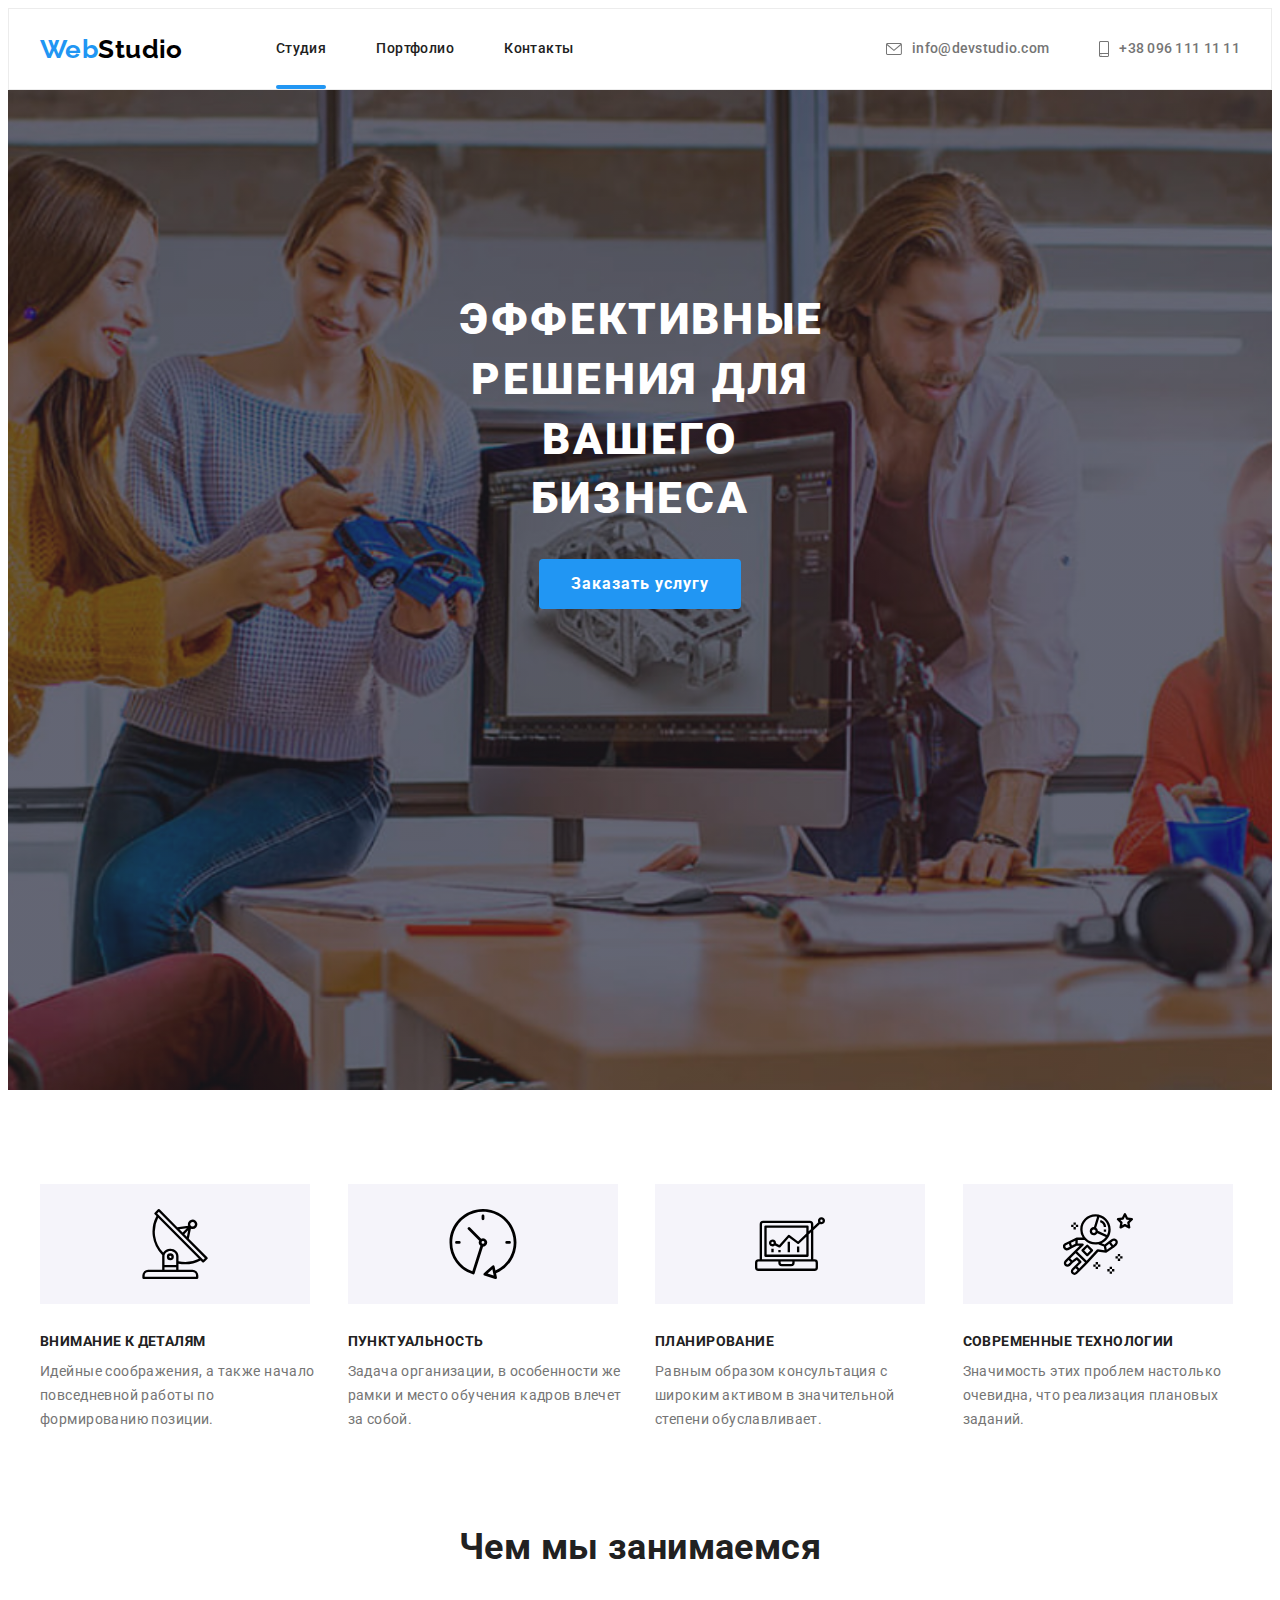
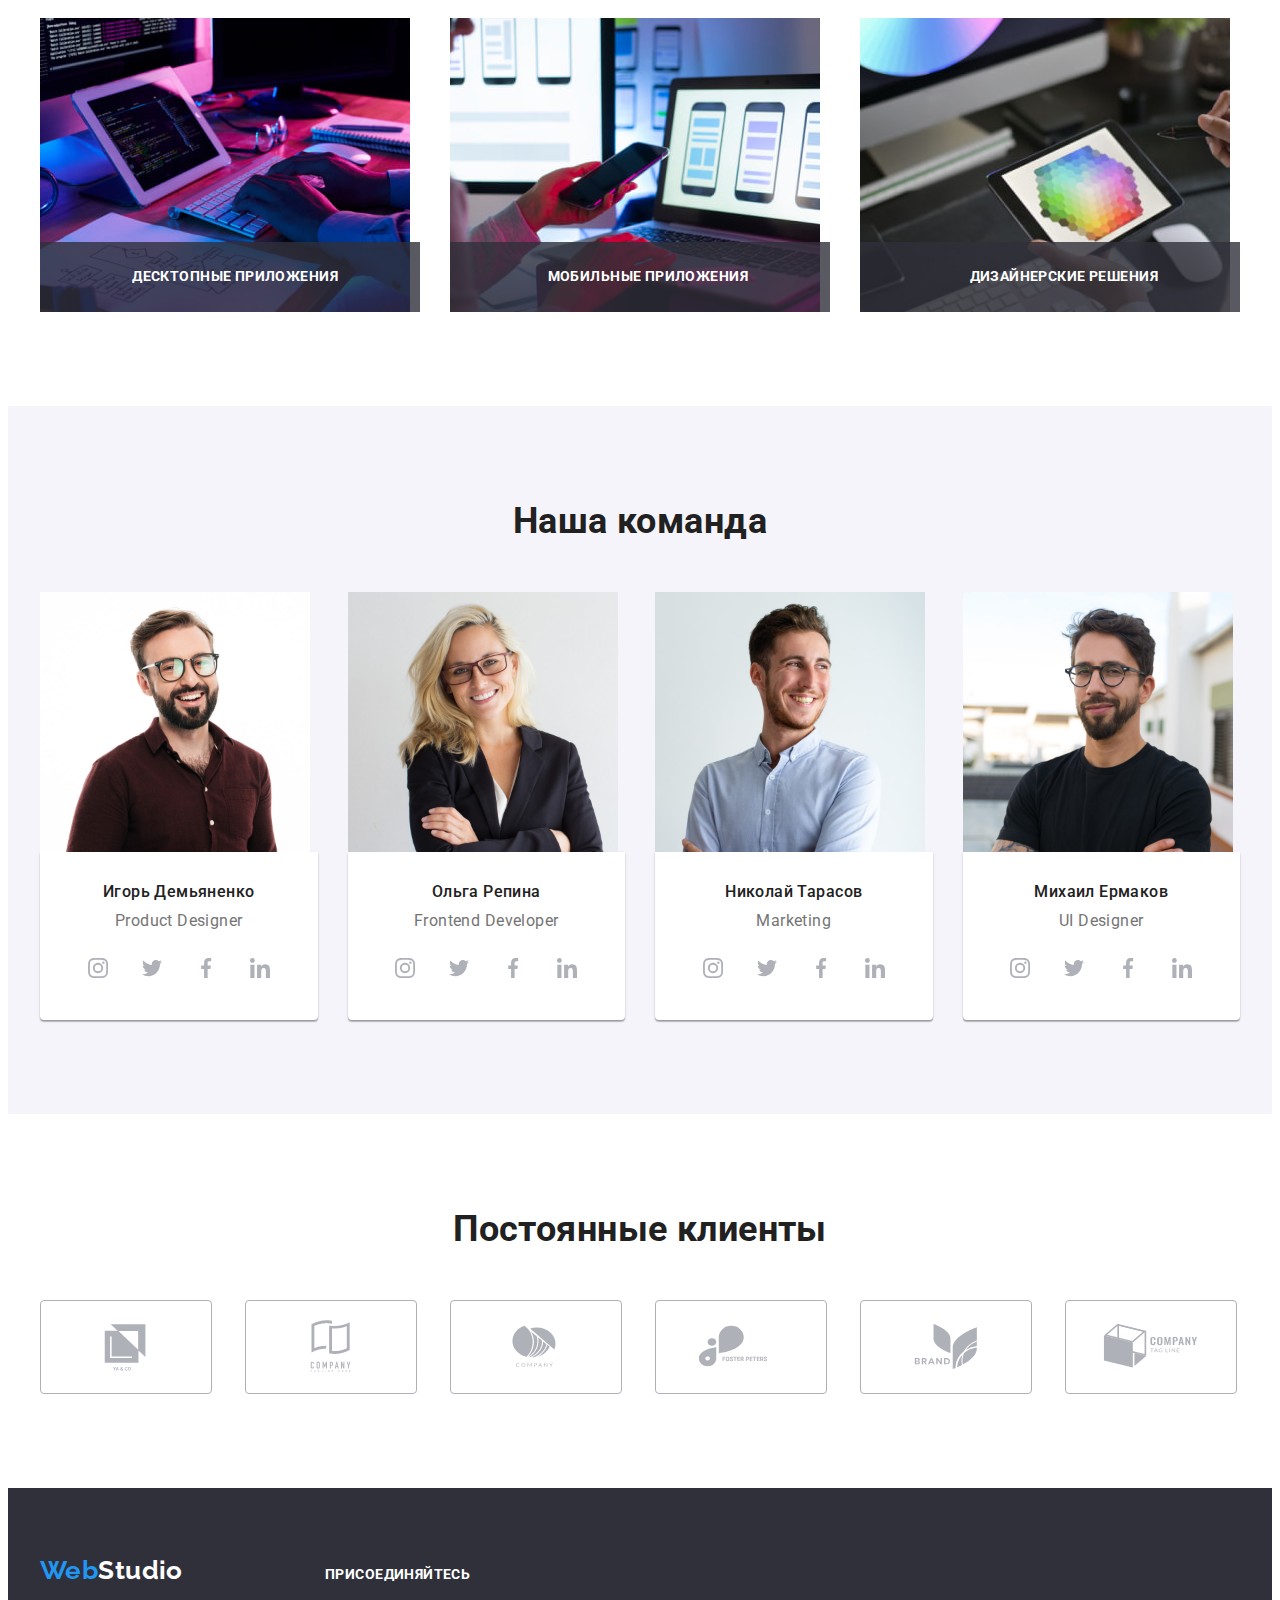
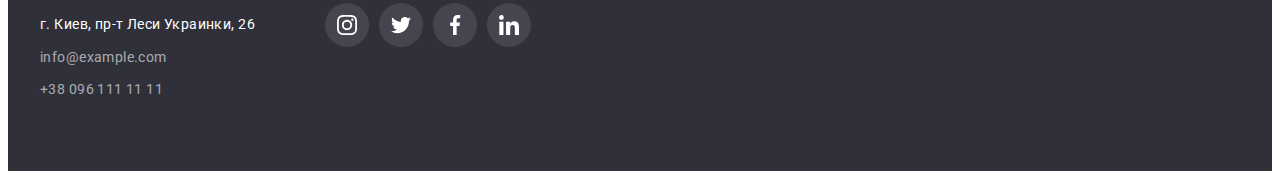
==== index.html @ 394c17fc "Initial commit" ====
<!DOCTYPE html>
<html lang="ru">
 <head>
   <meta charset="UTF-8">
   <meta http-equiv="X-UA-Compatible" content="IE=edge">
   <meta name="viewport" content="width=device-width, initial-scale=1.0">
   <title>Главная страница студии</title>
   <!--Projects fonts-->
   <link rel="preconnect" href="https://fonts.googleapis.com">
   <link rel="preconnect" href="https://fonts.gstatic.com" crossorigin>
   <link href="https://fonts.googleapis.com/css2?family=Raleway:wght@700&family=Roboto:wght@400;500;700;900&display=swap"
    rel="stylesheet">
    <!--Normalize-->
    <link rel="stylesheet" href="https://cdnjs.cloudflare.com/ajax/libs/modern-normalize/1.1.0/modern-normalize.min.css"
        integrity="sha512-wpPYUAdjBVSE4KJnH1VR1HeZfpl1ub8YT/NKx4PuQ5NmX2tKuGu6U/JRp5y+Y8XG2tV+wKQpNHVUX03MfMFn9Q=="
        crossorigin="anonymous" referrerpolicy="no-referrer" />
   <!--Custom styles-->
   <link rel="stylesheet" href="./css/styles.css">
 </head>
<body>
    <!--Шапка сайта-->
    <header class="header">
        <div class="container">
            <a class="logo" href="./index.html" lang="en"><span class="accent">Web</span>Studio</a>
        <nav class="nav">
            <ul class="list">
                <li class="item"> <a class="link current" href="#">Студия</a></li>
                <li class="item"> <a class="link" href="./portfolio.html">Портфолио</a></li>
                <li class="item"> <a class="link" href="#">Контакты</a></li>
            </ul>
        </nav>
        <div class="contact">
            <ul class="list">
                <li class="item"><a class="link current" href="mailto:info@devstudio.com"><svg class="icon" width="16" height="12">
                    <use href="./images/sprite.svg#envelope"></use>
                </svg>info@devstudio.com</a></li>
                <li class="item"><a class="link" href="tel:+380961111111 "><svg class="icon" width="10" height="16">
                    <use href="./images/sprite.svg#smartphone"></use>
                </svg>+38 096 111 11 11</a>
                </li>
            </ul>
        </div>
    </div>
        
    </header>
   
    <main>

    <!--Герой-->

<section class="hero">
<div class="hero-container">
    <h1 class="title">Эффективные решения для вашего бизнеса</h1>
    <button class="hero-btn btn" type="button" data-modal-open>Заказать услугу</button>
    <div class="backdrop is-hidden" data-modal>
        <div class="modal-wrapper">
            <button class="modal-btn" data-modal-close>
            <svg xmlns="http://www.w3.org/2000/svg" viewBox="0 0 320 512" width="20px" height="20px">
            <path d="M310.6 361.4c12.5 12.5 12.5 32.75 0 45.25C304.4 412.9 296.2 416 288 
                416s-16.38-3.125-22.62-9.375L160 301.3L54.63 406.6C48.38 412.9 40.19 416 32 416S15.63 
                412.9 9.375 406.6c-12.5-12.5-12.5-32.75 0-45.25l105.4-105.4L9.375 150.6c-12.5-12.5-12.5-32.75 
                0-45.25s32.75-12.5 45.25 0L160 210.8l105.4-105.4c12.5-12.5 32.75-12.5 45.25 0s12.5 32.75
                 0 45.25l-105.4 105.4L310.6 361.4z"/>
            </svg>
            </button>
        </div>
    </div>
</div>
</section>

        <!--Наши преимущества-->

<section class="feature section">
<div class="container">
    <h2 class="visually-hidden">Наши преимущества</h2>
    <ul class="list">
    <li class="item">
        <div class="picture">
        <svg class="feature-icon" width="70" height="70">
            <use href="images/sprite.svg#antenna"></use>
        </svg>
    </div>
        <h3 class="title">Внимание к деталям</h3>
        <p>Идейные соображения, а также начало повседневной работы по формированию позиции.</p>
    </li>

    <li class="item">
        <div class="picture">
            <svg class="feature-icon" width="70" height="70">
                <use href="images/sprite.svg#clock"></use>
            </svg>
        </div>
        <h3 class="title">Пунктуальность</h3>
        <p>Задача организации, в особенности же рамки и место обучения кадров влечет за собой.</p>
    </li>
    <li class="item">
        <div class="picture">
            <svg class="feature-icon" width="70" height="70">
                <use href="images/sprite.svg#diagram"></use>
            </svg>
        </div>
        <h3 class="title">Планирование</h3>
        <p>Равным образом консультация с широким активом в значительной степени обуславливает.</p>
    </li>
    <li class="item">
        <div class="picture">
            <svg class="feature-icon" width="70" height="70">
                <use href="images/sprite.svg#astronaut"></use>
            </svg>
        </div>
        <h3 class="title">Современные технологии</h3>
        <p>Значимость этих проблем настолько очевидна, что реализация плановых заданий.</p>
    </li>
    </ul>
</div>
</section>

<!--Галлерея деятельности-->

<section class="gallery section">
    <div class="container">
          <h2 class="section-title">Чем мы занимаемся</h2>
          <ul class="list">
    <li class="gallery-item">
        <a><img src="./images/gallery/box-1.jpg" alt="Картинка программист" width="370" height="294">
        </a> 
       <p class="gallery-paragraph">Десктопные приложения</p>
    </li>
    <li class="gallery-item" >
        <img src="./images/gallery/box-2.jpg" alt="Телефоны на мониторе" width="370" height="294">
    <p class="gallery-paragraph">Мобильные приложения</p>
    </li>
    <li class="gallery-item">
        <img src="./images/gallery/box-3.jpg" alt="Ячейки" width="370" height="294">
        <p class="gallery-paragraph">Дизайнерские решения</p>
    </li>

</ul>
    </div>
   
</section>

<!--Наша команда-->

<section class="team section">
    <div class="container">
        <h2 class="section-title">Наша команда</h2>
    <ul class="team-list list">
        <li class="item">
        <img src="./images/team/member-1.jpg" alt="Игорь Демьяненко" width="270" height="260">
    <div class="member">
        <h3 class="title">Игорь Демьяненко</h3>
        <p class="text" lang="en">Product Designer</p>
    <ul class="socials list">
    <li class="socials-item">
       <a class="socials-link link" href="" target="_blank" rel="noopener noreferrer" aria-label="иконка Instagram">
       <svg class="socials-icon" width="20" height="20">
       <use href="images/sprite.svg#instagram"></use>
       </svg>
       </a>
    </li>
    <li class="socials-item">
                    <a class="socials-link link" href="" target="_blank" rel="noopener noreferrer" aria-label="иконка Twitter">
                        <svg class="socials-icon" width="20" height="20">
                            <use href="./images/sprite.svg#twitter"></use>
                        </svg>
                    </a>
                </li>
                <li class="socials-item">
                    <a class="socials-link link" href="" target="_blank" rel="noopener noreferrer" aria-label="иконка Facebook">
                        <svg class="socials-icon" width="20" height="20">
                            <use href="./images/sprite.svg#facebook"></use>
                        </svg>
                    </a>
                </li>
                <li class="socials-item">
                    <a class="socials-link link" href="" target="_blank" rel="noopener noreferrer" aria-label="иконка Linkedin">
                        <svg class="socials-icon" width="20" height="20">
                            <use href="./images/sprite.svg#linkedin"></use>
                        </svg>
                    </a>
                </li>
            </ul>
        </div>
    </li>
    <li class="item">
        <img src="./images/team/member-2.jpg" alt="Ольга Репина" width="270" height="260">
        <div class="member">
            <h3 class="title">Ольга Репина</h3>
            <p class="text" lang="en">Frontend Developer</p>
                    <ul class="socials list">
                        <li class="socials-item">
                            <a class="socials-link link" href="" target="_blank" rel="noopener noreferrer" aria-label="иконка Instagram">
                                <svg class="socials-icon" width="20" height="20">
                                    <use href="images/sprite.svg#instagram"></use>
                                </svg>
                            </a>
                        </li>
                        <li class="socials-item">
                            <a class="socials-link link" href="" target="_blank" rel="noopener noreferrer" aria-label="иконка Twitter">
                                <svg class="socials-icon" width="20" height="20">
                                    <use href="./images/sprite.svg#twitter"></use>
                                </svg>
                            </a>
                        </li>
                        <li class="socials-item">
                            <a class="socials-link link" href="" target="_blank" rel="noopener noreferrer" aria-label="иконка Facebook">
                                <svg class="socials-icon" width="20" height="20">
                                    <use href="./images/sprite.svg#facebook"></use>
                                </svg>
                            </a>
                        </li>
                        <li class="socials-item">
                            <a class="socials-link link" href="" target="_blank" rel="noopener noreferrer" aria-label="иконка Linkedin">
                                <svg class="socials-icon" width="20" height="20">
                                    <use href="./images/sprite.svg#linkedin"></use>
                                </svg>
                            </a>
                        </li>
                    </ul>
        </div>
    </li>
    <li class="item" >
        <img src="./images/team/member-3.jpg" alt="Николай Тарасов" width="270" height="260">
        <div class="member">
            <h3 class="title">Николай Тарасов</h3>
            <p class="text" lang="en">Marketing</p>
                    <ul class="socials list">
                        <li class="socials-item">
                            <a class="socials-link link" href="" target="_blank" rel="noopener noreferrer" aria-label="иконка Instagram">
                                <svg class="socials-icon" width="20" height="20">
                                    <use href="images/sprite.svg#instagram"></use>
                                </svg>
                            </a>
                        </li>
                        <li class="socials-item">
                            <a class="socials-link link" href="" target="_blank" rel="noopener noreferrer" aria-label="иконка Twitter">
                                <svg class="socials-icon" width="20" height="20">
                                    <use href="./images/sprite.svg#twitter"></use>
                                </svg>
                            </a>
                        </li>
                        <li class="socials-item">
                            <a class="socials-link link" href="" target="_blank" rel="noopener noreferrer" aria-label="иконка Facebook">
                                <svg class="socials-icon" width="20" height="20">
                                    <use href="./images/sprite.svg#facebook"></use>
                                </svg>
                            </a>
                        </li>
                        <li class="socials-item">
                            <a class="socials-link link" href="" target="_blank" rel="noopener noreferrer" aria-label="иконка Linkedin">
                                <svg class="socials-icon" width="20" height="20">
                                    <use href="./images/sprite.svg#linkedin"></use>
                                </svg>
                            </a>
                        </li>
                    </ul>
        </div>
    </li>
    <li class="item">
        <img src="./images/team/member-4.jpg" alt="Михаил Ермаков" width="270" height="260">
        <div class="member">
            <h3 class="title">Михаил Ермаков</h3>
            <p class="text" lang="en">UI Designer</p>
                    <ul class="socials list">
                        <li class="socials-item">
                            <a class="socials-link link" href="" target="_blank" rel="noopener noreferrer" aria-label="иконка Instagram">
                                <svg class="socials-icon" width="20" height="20">
                                    <use href="images/sprite.svg#instagram"></use>
                                </svg>
                            </a>
                        </li>
                        <li class="socials-item">
                            <a class="socials-link link" href="" target="_blank" rel="noopener noreferrer" aria-label="иконка Twitter">
                                <svg class="socials-icon" width="20" height="20">
                                    <use href="./images/sprite.svg#twitter"></use>
                                </svg>
                            </a>
                        </li>
                        <li class="socials-item">
                            <a class="socials-link link" href="" target="_blank" rel="noopener noreferrer" aria-label="иконка Facebook">
                                <svg class="socials-icon" width="20" height="20">
                                    <use href="./images/sprite.svg#facebook"></use>
                                </svg>
                            </a>
                        </li>
                        <li class="socials-item">
                            <a class="socials-link link" href="" target="_blank" rel="noopener noreferrer" aria-label="иконка Linkedin">
                                <svg class="socials-icon" width="20" height="20">
                                    <use href="./images/sprite.svg#linkedin"></use>
                                </svg>
                            </a>
                        </li>
                    </ul>
        </div>
    </li>
  </ul>
  </div> 
</section>

<section class="section">
    <div class="container">
    <h2 class="section-title">Постоянные клиенты</h2>
    <ul class="clients list">
    <li class="clients-item">
    <a class="clients-link" href="">
    <svg class="clients-icon" width="106" height="60">
    <use href="./images/sprite.svg#logo-1"></use>
    </svg>
    </a>
    </li>

    <li class="clients-item">
        <a class="clients-link" href="">
        <svg class="clients-icon" width="106" height="60">
        <use href="./images/sprite.svg#logo-2"></use>
        </svg>
        </a>
    </li>
       
            <li class="clients-item">
                <a class="clients-link" href="">
                    <svg class="clients-icon" width="106" height="60">
                        <use href="./images/sprite.svg#logo-3"></use>
                    </svg>
                </a>
            </li>
    
                <li class="clients-item">
                <a class="clients-link" href="">
                    <svg class="clients-icon" width="106" height="60">
                        <use href="./images/sprite.svg#logo-4"></use>
                    </svg>
                </a>
            </li>
       
            <li class="clients-item">
                <a class="clients-link" href="">
                    <svg class="clients-icon" width="106" height="60">
                        <use href="./images/sprite.svg#logo-5"></use>
                    </svg>
                </a>
            </li>

            <li class="clients-item">
                <a class="clients-link" href="">
                    <svg class="clients-icon" width="106" height="60">
                        <use href="./images/sprite.svg#logo-6"></use>
                    </svg>
                </a>
            </li>
        </ul>
    </div>
</section>
</main>
    
<!--Подвал-->

<footer class="footer">
<div class="container">
<div class="adres">
    <a class="logo" href="./index.html" lang="en"><span class="logoaccent">Web</span>Studio</a>
    <ul class="list">
    <li class="item"><p class="adres-item">г. Киев, пр-т Леси Украинки, 26</p></li>
    <li class="item"><a class="link" href="mailto:info@example.com">info@example.com</a></li>
    <li class="item"><a class="link" href="tel:+380961111111 ">+38 096 111 11 11</a>
    </ul>
</div>
<div class="social-icon"> 
    <h3 class="title">Присоединяйтесь</h3>  
    <ul class="socials list">
    <li class="socials-item">
    <a class="socials-link link" href="" target="_blank" rel="noopener noreferrer" aria-label="иконка Instagram">
    <svg class="socials-icon" width="20" height="20">
    <use href="images/sprite.svg#instagram"></use>
    </svg>
    </a>
    </li>
            <li class="socials-item">
                <a class="socials-link link" href="" target="_blank" rel="noopener noreferrer" aria-label="иконка Twitter">
                    <svg class="socials-icon" width="20" height="20">
                        <use href="./images/sprite.svg#twitter"></use>
                    </svg>
                </a>
            </li>
            <li class="socials-item">
                <a class="socials-link link" href="" target="_blank" rel="noopener noreferrer" aria-label="иконка Facebook">
                    <svg class="socials-icon" width="20" height="20">
                        <use href="./images/sprite.svg#facebook"></use>
                    </svg>
                </a>
            </li>
            <li class="socials-item">
                <a class="socials-link link" href="" target="_blank" rel="noopener noreferrer" aria-label="иконка Linkedin">
                    <svg class="socials-icon" width="20" height="20">
                        <use href="./images/sprite.svg#linkedin"></use>
                    </svg>
                </a>
            </li>
        </ul>
    </div>
    </div>
</footer>
<script src="./js/modal.js"></script>
</body>
</html>
---- css/styles.css ----
:root {
--card-set-gap: 30px;
--member-shadow: 0px 1px 3px rgba(0, 0, 0, 0.12),
                0px 1px 1px rgba(0, 0, 0, 0.14),
                0px 2px 1px rgba(0, 0, 0, 0.2);
--card-shadow: 0px 1px 1px rgba(0, 0, 0, 0.12), 
                0px 4px 4px rgba(0, 0, 0, 0.06), 
                1px 4px 6px rgba(0, 0, 0, 0.16);
--filter-btn-shadow: 0px 3px 1px rgba(0, 0, 0, 0.1), 
                   0px 1px 2px rgba(0, 0, 0, 0.08), 
                   0px 2px 2px rgba(0, 0, 0, 0.12);
    
    /*font*/
    --main-font: 'Roboto', sans-serif;
    --secondary-font: 'Raleway', sans-serif;

    --header-border-cl: #ECECEC;

    /*text-colors*/
    --secondary-txt-cl: #212121;
    --main-txt-cl: #757575;
    --accent-txt-cl: #FFFF;
    --logo-cl: #000000;
    --accent-cl: #2196F3;
    --transparent-cl:rgba(255, 255, 255, 0.6);
    --icons-cl: #AFB1B8;
    --social-cl: #C4C4C4;

    /*background-colors*/
    --main-bg-cl: #FFFFFF;
    --secondary-bg-cl: #F5F4FA;
    --dark-bg-cl: #2F303A;
    --btn-bg-cl: #188CE8;
    --grey-bg-cl: #E5E5E5;
    --card-border-cl: #EEEEEE;
    --overlay-bg-cl: rgba(33, 150, 243, 0.9);

    /* grid items */
        --items: 4;


    /*animations*/
    --fast-anim: 250ms;
    --timing-function: cubic-bezier(0.4, 0, 0.2, 1);
        
    }

body {
    font-family: var(--main-font);
    font-size: 14px;
    line-height: 1.71;
    letter-spacing: 0.03em;
    color: var(--main-txt-cl);
}

.visually-hidden {
    position: absolute;
    white-space: nowrap;
    width: 1px;
    height: 1px;
    overflow: hidden;
    border: 0;
    padding: 0;
    clip: rect(0 0 0 0);
    clip-path: inset(50%);
    margin: -1px;
}

.container {
    /*outline: 1px solid red;*/
    width: 1200px;
    padding-left: 15px;
    padding-right: 15px;
    margin-left: auto;
    margin-right: auto;
}

h1,
h2,
h3,
h4,
h5,
h6,
p {
    margin: 0;
}


img{
    display: block;
    max-width: 100%;
    height: auto;
}

.section {
           padding-top: 94px;
           padding-bottom: 94px;
}


.link {
    text-decoration: none;
    color: currentColor;
    transition: background-color var(--fast-anim) var(--timing-function),
    color var(--fast-anim) var(--timing-function);
}

.list {
    list-style: none;
    padding: 0;
    margin: 0;
}

.btn {
    font-family: inherit;
    text-align: center;
    align-items: center;
    cursor: pointer;
    color: var(--secondary-txt-cl);
    transition: background-color var(--fast-anim) var(--timing-function),
    color var(--fast-anim) var(--timing-function);
    
}

    /*logo*/

.accent {
    color: var(--accent-cl);
}

/*
============================
| Header section
============================
*/

/*Logo*/

.header {
border: 1px solid var(--header-border-cl);
}
.header .container {
    display: flex;
    align-items: center; 
}

.header .logo,.footer .logo {
    font-family: 'Raleway', sans-serif;
    font-size: 26px;
    font-weight: bold;
    text-decoration: none;
    color: var(--logo-cl);
}

.header .logo {
    margin-right: 93px;
}

    /*Navigation*/

.nav .list{
    display: flex;
    align-items: center;
}

.nav .item{
    margin-right: 50px;

    color: var(--secondary-txt-cl);
    
    font-weight: 500;
    font-size: 14px;
    line-height: 1.14;
    text-decoration: none;
}

.nav .item:last-child {
    margin-right: 0;
}

.nav .link {
    position: relative;
    display: block;
    padding-top: 32px;
    padding-bottom: 32px;
}

.nav .link.current::after{
    position: absolute;
    bottom: 0;
    left: 0;
    content: '';
    display: block;
    width: 100%;
    height: 4px;
    border-radius: 2px;
    background-color: var(--accent-cl);
}

/*Studio header icons*/  

.contact .icon {
    margin-right: 10px;
    fill: currentColor;
}

.header .contact {
    margin-left: auto;   
}

.contact .list{
    display: flex;
    align-items: center;
    
}

.contact .item {
    display: block;
    font-weight: 500;
    font-size: 14px;
    line-height: 1.14;
    letter-spacing: 0.02em;
}

.contact .item:first-child {
    margin-right: 50px;
}

.contact .link {
padding-top: 32px;
padding-bottom: 32px;
display: flex;
align-items: center;
}

.nav .link:hover,
.nav .link:focus,
.contact .link:hover,
.contact .link:focus
 {
color: var(--accent-cl);
}

.nav .link:current,
.contact .link:current {
    color: var(--accent-cl);
}
/*
============================
| Hero section
============================
*/
.hero-container {
    padding-top: 200px;
    padding-bottom: 200px;
    max-width: 1600px;
    height: 600px;
    margin-left: auto;
    margin-right: auto;
    background-color: var(--social-cl);
    background-image: linear-gradient(to right, rgba(47, 48, 58, 0.4), rgba(47, 48, 58, 0.4)), url(../images/geroy-fon.jpg);
    background-repeat: no-repeat;
    background-position: center;
    background-size:cover ;
}

.hero .title { 
    padding-left: 452px;
    padding-right: 452px;
    margin-bottom: 30px;
    font-weight: 900;
    font-size: 44px;
    line-height: 1.36;
    text-align: center;
    color: var(--accent-txt-cl);
    letter-spacing: 0.06em;
    text-transform: uppercase;
}

.hero-btn {
display: block;
margin-top: 0;

margin-right: auto;
margin-left: auto;
padding: 10px 32px;

background-color: var(--accent-cl);
font-weight: 700;
font-size: 16px;
line-height: 1.88;
letter-spacing: 0.06em;
color: var(--accent-txt-cl);
border: 1px solid var(--btn-bg);
border-radius: 4px;
}

.hero-btn:hover,
.hero-btn:focus {
    color: var(--accent-txt-cl);
    background-color: var(--btn-bg-cl);
}

/**
  |============================
  | modal form
  |============================
*/
.backdrop{
    position: fixed;
    top: 0;
    left: 0;
    width: 100%;
    height: 100%;
    background-color: rgba(0, 0, 0, 0.3);
    transition: opacity var(--fast-anim), visibility var(--fast-anim);
}

.backdrop.is-hidden {
    opacity: 0;
    visibility: hidden;
    pointer-events: none;
}

.modal-wrapper{
    position: absolute;
    top: 50%;
    left: 50%;
    transform: translate(-50%,-50%);
    width: 528px;
    height: 581px;
    background-color: var(--main-bg-cl);
    transition: transform 300ms ease-in-out 200ms, opacity 300ms ease-in-out 200ms;
     
}

/* початковий стан елемента перед анімацією */
.backdrop.is-hidden .modal-wrapper {
    transform: translate(-50%, -50%) scale(0.4);
    opacity: 0;
}

/* кінцевий стан елемента після анімації */
.backdrop .modal-wrapper {
    transform: translate(-50%, -50%) scale(1);
    opacity: 1;
}

.modal-btn{
    position: absolute;
    padding: 0;
    display: flex;
    align-items: center;
    justify-content: center;
    top: 10px;
    right: 10px;
    width: 30px;
    height: 30px;
    border-radius: 50%;
    border:1px solid rgba(0, 0, 0, 0.1);
    cursor: pointer;
    background-color: transparent;
}

/*
============================
| Feature section
============================
*/

.feature .list {
    display: flex; 
    flex-wrap: wrap;
    gap: var(--card-set-gap);
  }

.feature .item {
    flex-basis: calc((100% - var(--card-set-gap) * (var(--items) - 1)) / var(--items));
}

.picture {
    background-color: var(--secondary-bg-cl);
    width: 270px;
    height: 120px;
    display: flex;
    align-items: center;
    justify-content: center;
    margin-bottom: 30px;
}

.feature .title {
margin-bottom: 10px;
color: var(--secondary-txt-cl);
font-weight: 700;
font-size: 14px;
line-height: 1.14;
text-transform: uppercase;
}

.feature p {
text-align: left;
}

/*
============================
| Gallery work section
============================
*/

.gallery {
    padding-top: 0;
}

.section-title {
    margin-bottom: 50px;
    font-weight: 700;
    font-size: 36px;
    line-height: 1.17;
    text-align: center;
    color: var(--secondary-txt-cl);
}

.gallery .list{
    display: flex;
    flex-wrap: wrap;
    gap: var(--card-set-gap);
}

.gallery-item {
    position: relative;
    overflow: hidden;
    --items:3;
    flex-basis: calc((100% - var(--card-set-gap) * (var(--items) - 1)) / var(--items));
}

.gallery-item::before {
position: absolute;
bottom: 0;
right: 0;
content: '';
display: flex;
align-items: center;
justify-content: center;
width: 100%;
height:70px;
background-color: rgba(47, 48, 58, 0.8);
}


.gallery-paragraph {
    position: absolute;
    bottom: 0;
    right: 0;
    padding-top: 27px;
    padding-bottom: 27px;
    padding-right: 82px;
    text-transform: uppercase;
    font-weight: 700;
    line-height: 1.14;
   
    color: var(--main-bg-cl);
}
   
/*
============================
| Team section
============================
*/

.team {
background-color: var(--secondary-bg-cl);
}

.team-list {
padding: 0;
margin: 0;
display: flex;
flex-wrap: wrap;
gap: var(--card-set-gap);
}

.team .item {
flex-basis: calc((100% - var(--card-set-gap) * (var(--items) - 1)) / var(--items));
}

.member .title {
margin-top: 30px;
margin-bottom: 10px;
color: var(--secondary-txt-cl);
font-weight: 500;
font-size: 16px;
line-height: 1.19;
text-align: center;
}

.member .text {
text-align: center;
font-size: 16px;
line-height: 1.19;
margin-bottom: 16px;
}

.team .member {
    background-color: var(--main-bg-cl);
    box-shadow: var(--member-shadow);
    border-radius: 0px 0px 4px 4px;
    overflow: hidden;
}

/* Social icons */

.socials {
    display: flex;
    justify-content: center;
    align-items: center;
    margin-bottom: 30px;
}

.socials-item:not(:last-child) {
    margin-right: 10px;
}

.socials-link {
    display: flex;
    align-items: center;
    justify-content: center;
    width: 44px;
    height: 44px;
    background-color: var(--main-bg-cl);
    color: var(--icons-cl);
    border-radius: 50%;
}

.socials-link:hover,
.socials-link:focus {
    color: var(--main-bg-cl);
    background-color: var(--accent-cl);
}

.socials-icon {
    fill: currentColor;
}

/* Clients icons */

.clients {
    
    padding: 0;
    display: flex;
    flex-wrap: wrap;
    gap: var(--card-set-gap);
}

.clients-item {
    --items: 6;
    flex-basis: calc((100% - var(--card-set-gap) * (var(--items) - 1)) / var(--items));
    
}

.clients-link {
    display: flex;
    align-items: center;
    justify-content: center;
    width: 170px;
    height: 92px;
    border: 1px solid var(--icons-cl);
    border-radius: 4px;
    transition: border-color var(--fast-anim) var(--timing-function);
    
}
   
.clients-link:hover {
    border-color: var(--accent-cl);
}

.clients-icon {
   fill: var(--icons-cl);
   transition: fill var(--fast-anim) var(--timing-function);
}


.clients-link:hover .clients-icon,
.clients-link:focus .clients-icon
{
    fill: var(--accent-cl);
}

/*============================
| Portfolio page
============================
*/

/*Portfolio filter button*/

.filter{
    list-style: none;
    margin: 0;
    margin-bottom: 50px;
    padding: 0;
    display: flex;
    align-items: center;
    justify-content: center;
}

.filter .item {
margin-right: 8px;
}

.filter .item:last-child {
    margin-right: 0;}

.filter .item:hover,
.filter .item:focus {
    box-shadow: var(--filter-btn-shadow);
}

.filter .btn {
    padding: 6px 22px;
    border: none;
    border-radius: 4px;
    background-color: var(--secondary-bg-cl);
    font-weight: 500;
    font-size: 16px;
    line-height: 1.62;
    font-family: 'Roboto';
    font-style: normal;
    font-weight: 500;
    font-size: 16px;
    line-height: 26px;
    text-align: center;
    letter-spacing: 0.03em;
    color: #212121;
}

.filter .btn:hover,
.filter .btn:focus {
    color: var(--accent-txt-cl);
    background-color: var(--accent-cl);
}

    /*Ourwork*/


.work {
    padding: 0;
    margin: 0;
    list-style: none;
        display: flex;
    flex-wrap: wrap;
    gap: var(--card-set-gap);
}

.work.item {
    --items: 9;
    flex-basis: calc((100% - var(--card-set-gap) * (var(--items) - 1)) / var(--items));
}

.project-thumb {
    position: relative;
    overflow: hidden;
}

.project-overlay {
    position: absolute;
    top: 0;
    left: 0;
    width: 100%;
    height: 100%;
    background: var(--overlay-bg-cl);
    transform: translateY(100%);
    transition: transform var(--fast-anim) var(--timing-function);
}

.project:hover .project-overlay{
    transform: translateY(0);
}

.project-text {
position: absolute;
bottom: 0;
padding: 63px 24px;
width: 100%;
height: 100%;
font-weight: 400;
font-size: 18px;
line-height: 1.56;
color: var(--main-bg-cl);
}

.work .item:hover,
.work .item:focus {
box-shadow: var(--card-shadow);
}

.card {
    padding: 20px 24px;
    border: 1px solid var(--card-border-cl);
}

.card .title {
    margin-bottom: 4px;

    color: var(--secondary-txt-cl);
    font-weight: 700;
    font-size: 18px;
    line-height: 2;
    letter-spacing: 0.06em;
}

.card .text {
    font-size: 16px;
    line-height:1.88;
}

/*
============================
| Footer section
============================
*/

.footer{
    background-color: var(--dark-bg-cl);
    color: var(--accent-txt-cl);
    padding-top: 60px;
    padding-bottom: 60px;
}

.footer .container{
    display: flex;
    justify-content: flex-start;
    align-items: baseline;
}

.adres .list{
margin-top: 20px;
}

.footer .logo {
color: var(--accent-txt-cl);
}

.logoaccent{
color: var(--accent-cl)
}

.adres-item {
    color: var(--main-bg-cl);
    margin-bottom: 9px;
    transition: color var(--fast-anim) var(--timing-function);
}
.adres .item {
margin-bottom: 9px;
color: var(--transparent-cl);
}

.footer .item:hover,
.footer .item:focus {
    color: var(--accent-cl);
}

.adres-item:hover,
.adres-item:focus {
    color: var(--accent-cl);
}

.social-icon{
 margin-left: 70px;   
}

.social-icon .title{

    margin-bottom: 20px;
    text-align: left;
    text-transform: uppercase;
    font-weight: 700;
    font-size: 14px;
    line-height: 1.14;
}

.social-icon .link {
    background-color: rgba(255, 255, 255, 0.1);
    color: var(--main-bg-cl);
}

.social-icon .link:hover,
.social-icon .link:focus {
    background-color: var(--accent-cl);
}
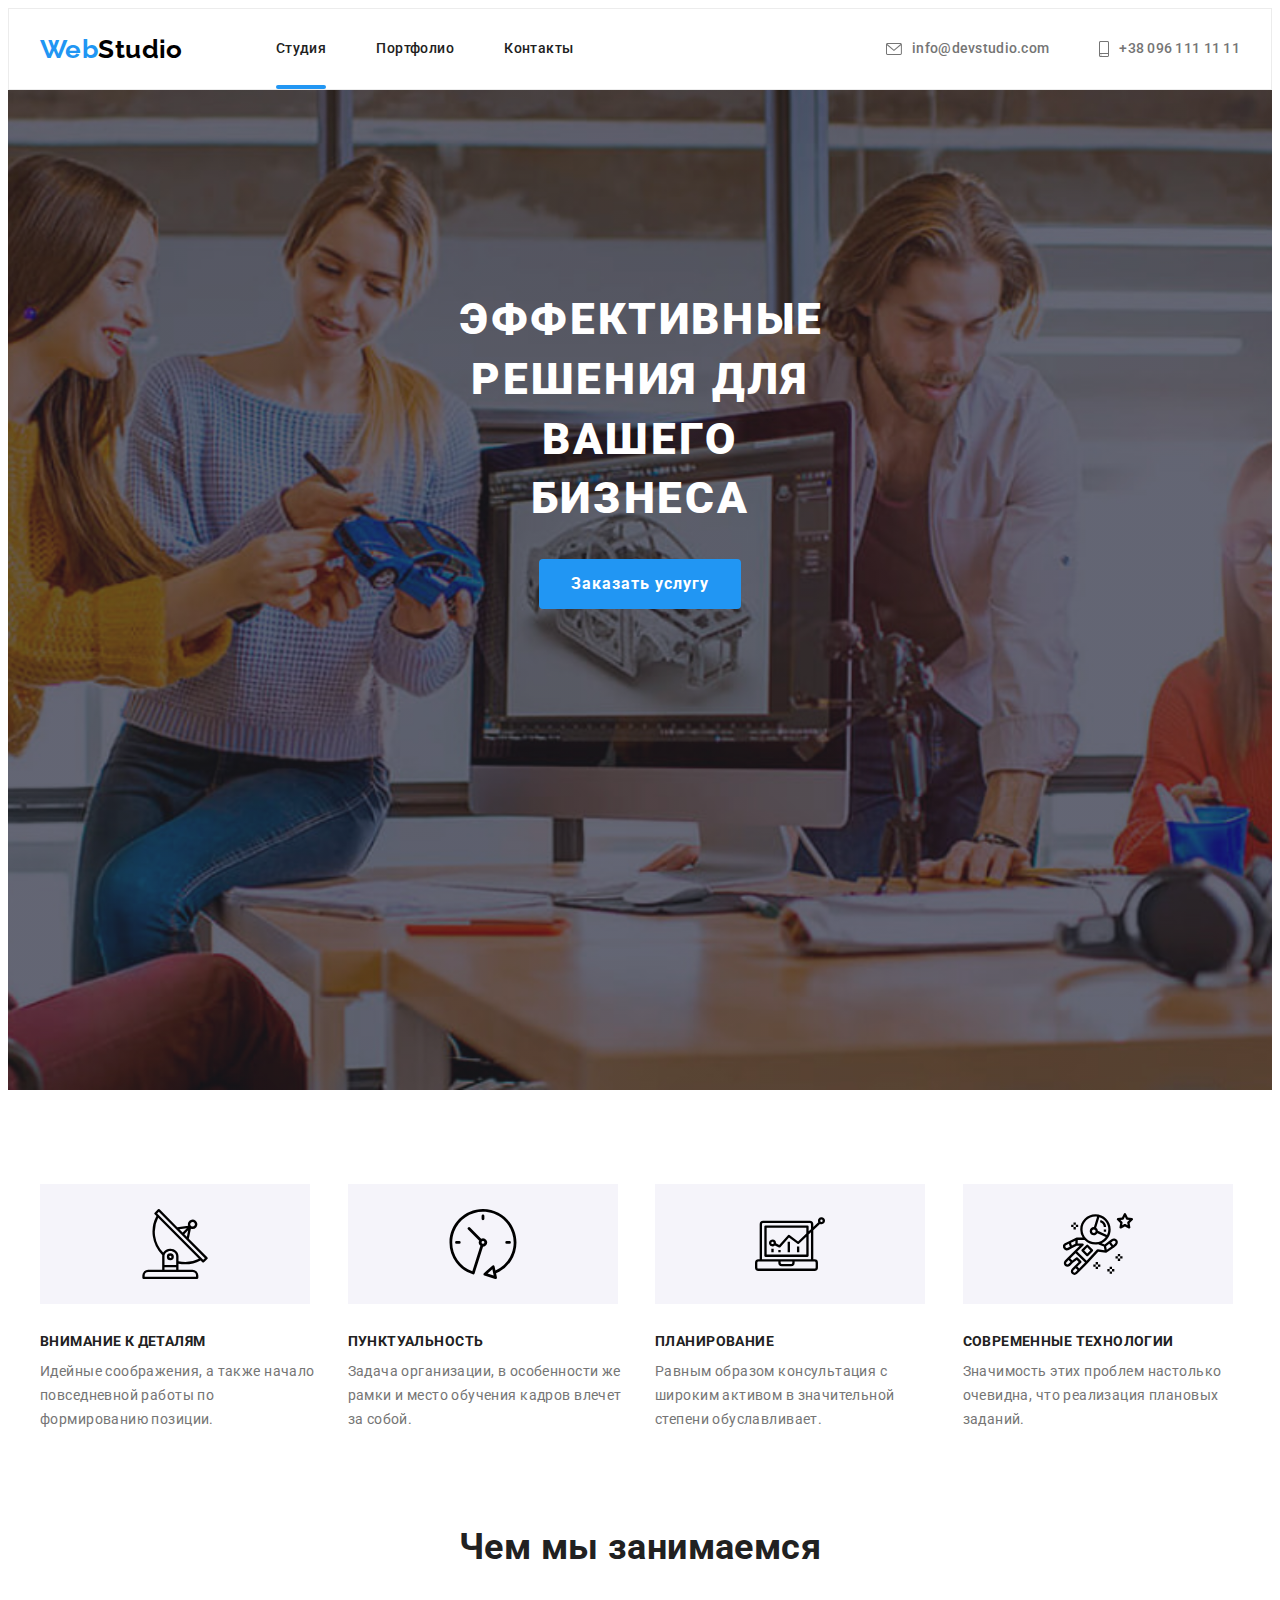
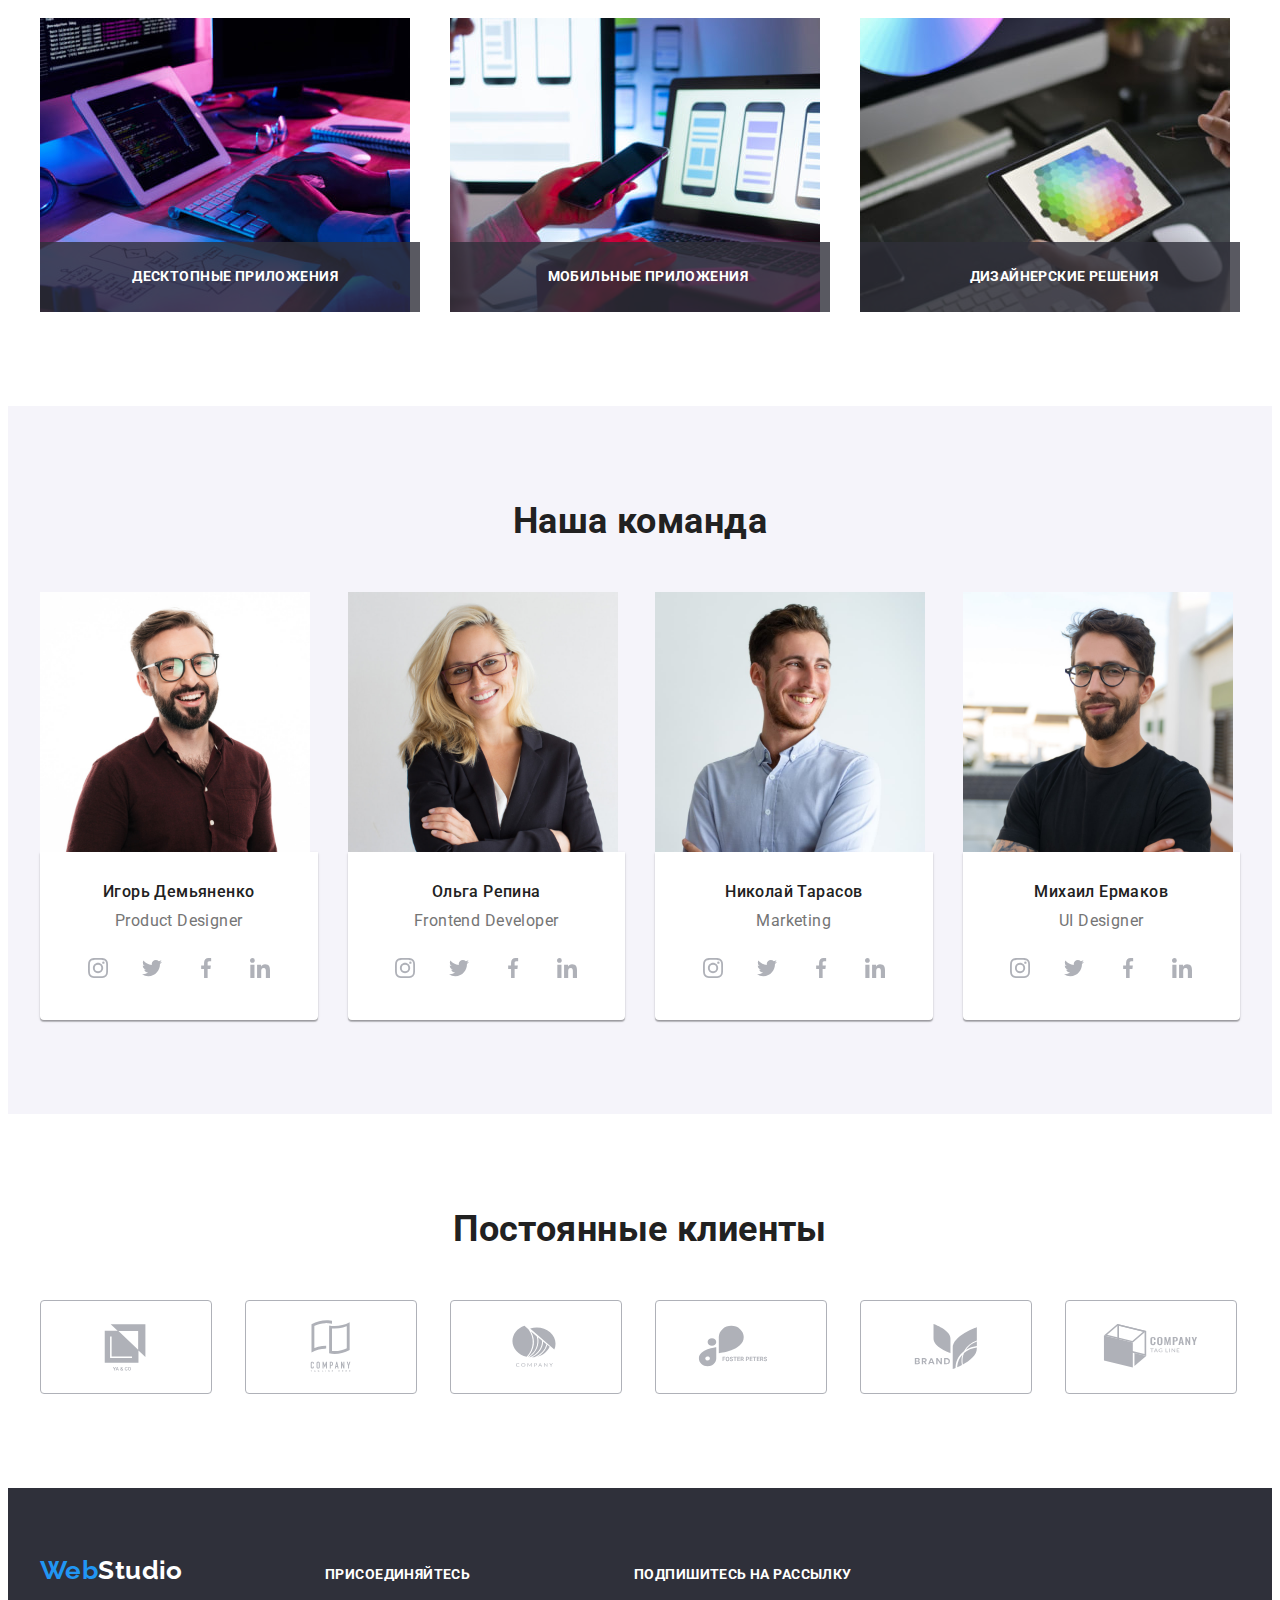
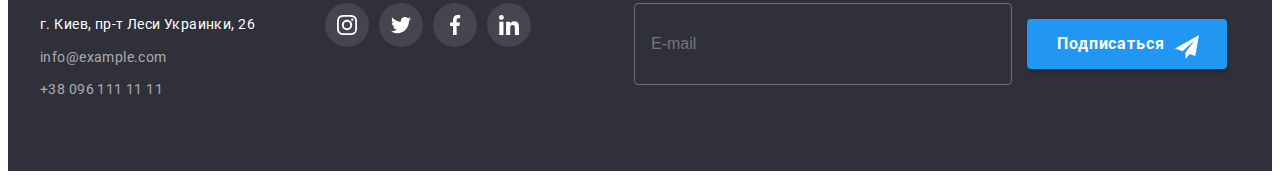
==== commit ea875130: "finished hw6" ====
--- a/index.html
+++ b/index.html
@@ -18,6 +18,8 @@
    <link rel="stylesheet" href="./css/styles.css">
  </head>
 <body>
+
+
     <!--Шапка сайта-->
     <header class="header">
         <div class="container">
@@ -63,9 +65,89 @@
                  0 45.25l-105.4 105.4L310.6 361.4z"/>
             </svg>
             </button>
-        </div>
-    </div>
-</div>
+<strong class="form-title">Оставьте свои данные, мы вам перезвоним</strong>
+<!-- дані відвідувача -->
+<form class="modal-form">
+<label class="form-modal-group">
+    <span class="form-modal-label">Имя</span>
+    <input class="form-modal-input" type="text" 
+    name="user-name" minlength="3" placeholder=" " required/>
+    <span class="warning"> Имя должно состоять минимум из 3 символов </span>
+    <svg class="warning-icon" width="18" height="18">
+        <use href="./images/icons.svg#icon-warning"></use>
+    </svg>
+    <span class="error"> Вы ввели не корректные данные </span>
+    <svg class="error-icon" width="18" height="18">
+        <use href="./images/icons.svg#icon-error"></use>
+    </svg>
+    <svg class="form-modal-icon" width="18" height="18">
+        <use href="./images/icons.svg#icon-user"></use>
+    </svg> 
+</label>
+
+<label class="form-modal-group">
+    <span class="form-modal-label">Телефон</span>
+    <input class="form-modal-input" type="tel" name="user-phone" placeholder=" " required/>
+    <span class="warning"> Введите номер телефона в формате +38 099 123 45 67 </span>
+    <svg class="warning-icon" width="18" height="18">
+        <use href="./images/icons.svg#icon-warning"></use>
+    </svg>
+    <span class="error"> Вы ввели не корректные данные </span>
+    <svg class="error-icon" width="18" height="18">
+        <use href="./images/icons.svg#icon-error"></use>
+    </svg>
+    <svg class="form-modal-icon" width="18" height="18">
+        <use href="./images/icons.svg#icon-phone"></use>
+    </svg>
+</label>
+
+<label class="form-modal-group">
+    <span class="form-modal-label">Почта</span>
+    <input class="form-modal-input" type="email" name="user-mail" placeholder=" " required/>
+    <span class="warning"> Введите почту в формате example@mail.com </span>
+    <svg class="warning-icon" width="18" height="18">
+        <use href="./images/icons.svg#icon-warning"></use>
+    </svg>
+    <span class="error"> Вы ввели не корректные данные </span>
+    <svg class="error-icon" width="18" height="18">
+        <use href="./images/icons.svg#icon-error"></use>
+    </svg>
+    <svg class="form-modal-icon" width="18" height="18">
+        <use href="./images/icons.svg#icon-mail"></use>
+    </svg>
+</label>
+
+<label class="form-modal-group">
+    <span class="form-modal-lable">
+        Комментарий</span>
+    <textarea class="form-message" 
+    name="user-message" rows="5" placeholder="Введите текст"></textarea>
+</label>
+
+<!-- політика приватності (чекбокс) -->
+
+<label class="form-policy-group">
+<input class="checkbox visually-hidden" type="checkbox" 
+tabindex="-1" id="chk1-label" />
+<span class="custom-checkbox" tabindex="0" 
+role="checkbox" aria-checked="false" aria-labelledby="chk1-label">
+<svg class="custom-checkbox-icon" width="16" height="15">
+<use href="./images/icons.svg#icon-check"></use>
+</svg>
+</span>
+<span class="form-policy-desc">Соглашаюсь с рассылкой и принимаю
+         <a class="form-policy-link" href="">Условия договора</a></span>
+    </label>
+
+    <button class="btn btn-mode-light submit-btn" type="submit">
+        Отправить</button>
+</form>
+
+    </div>
+   </div>
+  </div>
+
+
 </section>
 
         <!--Наши преимущества-->
@@ -399,8 +481,25 @@
             </li>
         </ul>
     </div>
-    </div>
+    
+<!--Подписка на рассылку-->
+
+    <div class="subscribe">
+        <h3 class="title">Подпишитесь на рассылку</h3>
+        <form class="subscribe-form" name="subscribe-form">
+        <input class="form-input"  type="email" name="mail" id="mail" placeholder="E-mail">
+        <button class="btn" type="submit"><span>Подписаться</span><svg class="form-subscribe-icon" width="24" height="24">
+            <use href="./images/icons.svg#icon-send"></use>
+        </svg>
+    </button>
+        </form>
+
+    </div>
+    </div>
+
 </footer>
+
+   
 <script src="./js/modal.js"></script>
 </body>
 </html>
--- a/css/styles.css
+++ b/css/styles.css
@@ -326,12 +326,12 @@
     position: absolute;
     top: 50%;
     left: 50%;
+    padding: 40px;
+
     transform: translate(-50%,-50%);
     width: 528px;
-    height: 581px;
     background-color: var(--main-bg-cl);
     transition: transform 300ms ease-in-out 200ms, opacity 300ms ease-in-out 200ms;
-     
 }
 
 /* початковий стан елемента перед анімацією */
@@ -346,7 +346,7 @@
     opacity: 1;
 }
 
-.modal-btn{
+.modal-btn {
     position: absolute;
     padding: 0;
     display: flex;
@@ -360,6 +360,265 @@
     border:1px solid rgba(0, 0, 0, 0.1);
     cursor: pointer;
     background-color: transparent;
+    transition: fill var(--fast-anim) var(--timing-function);
+}
+
+.modal-btn:hover {
+fill: var(--accent-cl)
+}
+
+/* modal form */
+
+.form-title {
+    display: block;
+    font-weight: 700;
+    font-size: 20px;
+    line-height: 1.15;
+    text-align: center;
+    color: var(--secondary-txt-cl);
+    margin-bottom: 12px;
+}
+
+.form-modal-group,
+.form-message-group
+.form-pay-type,
+.form-policy-group {
+    display: block;
+    margin-bottom: 10px;
+}
+
+.form-modal-group {
+    position: relative;
+}
+
+.form-modal-label {
+    position: relative;
+    display: inline-block;
+    font-size: 14px;
+}
+
+.form-modal-label:before {
+    content: "\002A";
+    position: absolute;
+    top: 0;
+    right: -12px;
+    color: var(--accent-txt-cl);
+}
+
+.form-modal-input {
+    width: 100%;
+    padding: 12px 40px;
+
+    border-radius: 4px;
+    border: 1px solid rgba(33, 33, 33, 0.2);
+    outline: transparent;
+    transition: fill var(--fast-anim) var(--timing-function), 
+    border var(--fast-anim) var(--timing-function);
+}
+
+.form-modal-icon {
+    position: absolute;
+    bottom: 12px;
+    left: 10px;
+
+    fill: var(--secondary-txt-cl);
+    transition: fill var(--fast-anim) 
+    var(--timing-function);
+}
+
+.form-modal-input:valid:not(:placeholder-shown)~.form-modal-icon {
+    fill: #69e883;
+}
+
+.form-modal-input:focus~.form-modal-icon {
+    fill: var(--accent-cl);
+}
+
+.form-modal-input:focus
+
+{    border: 1px solid var(--accent-cl);
+    }
+
+ .form-modal-icon:focus .form-modal-input
+ {
+     fill: var(--accent-cl);
+ }
+
+.form-modal-input:invalid:not(:placeholder-shown)~.form-modal-icon {
+    fill: #e22f37;
+}
+
+.warning,
+.error {
+    position: absolute;
+    bottom: -22px;
+    left: 10px;
+
+    width: 90%;
+    display: flex;
+    align-items: center;
+    justify-content: center;
+
+    font-size: 10px;
+    letter-spacing: -0.6em;
+    opacity: 0;
+    transition: 400ms ease-out 100ms;
+}
+
+.error {
+    color: #e22f37;
+}
+
+.warning {
+    color: #ffc039;
+}
+
+.form-modal-input:focus~.warning,
+.form-modal-input:focus~.warning-icon {
+    letter-spacing: 0.01em;
+    opacity: 1;
+    transform: scale(1);
+    
+}
+
+.form-modal-input:not(:placeholder-shown)~.warning,
+.form-modal-input:not(:placeholder-shown)~.warning-icon {
+    opacity: 0;
+}
+
+.form-modal-input:invalid:not(:placeholder-shown) {
+    border-color: #e22f37;
+}
+
+.form-modal-input:valid:not(:placeholder-shown) {
+    border-color: #69e883;
+}
+
+.form-modal-input:invalid:not(:placeholder-shown)~.error,
+.form-modal-input:invalid:not(:placeholder-shown)~.error-icon {
+    letter-spacing: 0.01em;
+    opacity: 1;
+    transform: scale(1);
+}
+
+.warning-icon,
+.error-icon {
+    position: absolute;
+    right: 10px;
+    bottom: 12px;
+    display: inline-flex;
+    fill: currentColor;
+    opacity: 0;
+    transform: scale(0.3);
+
+    transition: opacity 300ms ease-in-out 100ms, transform 300ms ease-in-out 100ms;
+}
+
+.error-icon {
+    fill: #e22f37;
+}
+
+.warning-icon {
+    fill: #ffc039;
+}
+
+.form-message {
+    width: 100%;
+    padding: 12px 16px;
+    
+    outline: transparent;
+    resize: none;
+
+    border-radius: 4px;
+    border: 1px solid rgba(33, 33, 33, 0.2);
+
+    font-size: 14px;
+    line-height: 1.14;
+    letter-spacing: 0.01em;
+    
+    color: rgba(117, 117, 117, 0.5);
+
+    transition: border-color var(--fast-anim) 
+    var(--timing-function);
+}
+
+.form-message:focus
+ {
+    border: 1px solid var(--accent-cl);
+}
+
+/* checkbox style */
+
+.form-policy-group {
+    display: flex;
+    align-items: center;
+    justify-content: center;
+    margin-bottom: 30px;
+}
+
+.custom-checkbox {
+    width: 16px;
+    height: 15px;
+    margin-right: 8.38px;
+
+    display: flex;
+    align-items: center;
+    justify-content: center;
+
+    border-radius: 4px;
+    outline: 2px solid var(--secondary-txt-cl);
+    outline-offset: -2px;
+    
+
+    transition: background-color var(--fast-anim) 
+    var(--timing-function);
+}
+
+.checkbox:checked+.custom-checkbox {
+    background-color: var(--accent-cl);
+    outline: none;
+}
+
+.custom-checkbox-icon {
+    fill: var(--main-bg-cl);
+    opacity: 0;
+    transition: opacity var(--fast-anim) 
+    var(--timing-function);
+}
+
+.checkbox:checked+.custom-checkbox
+ .custom-checkbox-icon {
+    opacity: 1;
+}
+
+.form-policy-desc {
+    font-size: 14px;
+    line-height: 1.71;
+}
+
+.form-policy-link {
+    color: var(--accent-cl);
+}
+
+.submit-btn {
+display: block;
+margin: 0 auto;
+
+padding: 10px 56px 10px 55px;
+width: 200px;
+height: 50px;
+background: var(--accent-cl);
+ 
+box-shadow: 0px 4px 4px rgba(0, 0, 0, 0.15);
+border-radius: 4px;
+border: none;
+
+font-weight: 700;
+font-size: 16px;
+line-height: 1.88;
+letter-spacing: 0.06em;
+
+color: var(--main-bg-cl);
 }
 
 /*
@@ -733,6 +992,7 @@
 
 .adres .list{
 margin-top: 20px;
+
 }
 
 .footer .logo {
@@ -764,11 +1024,13 @@
 }
 
 .social-icon{
- margin-left: 70px;   
-}
-
-.social-icon .title{
-
+ margin-left: 70px;  
+ margin-right: 10px; 
+}
+
+.social-icon .title,
+.subscribe .title
+{
     margin-bottom: 20px;
     text-align: left;
     text-transform: uppercase;
@@ -787,3 +1049,56 @@
     background-color: var(--accent-cl);
 }
 
+.subscribe {
+   margin-left: 93px;
+}
+
+.subscribe .btn {
+position: relative;
+    margin: 0 auto;
+
+    padding: 10px 62px 10px 29px;
+    width: 200px;
+    height: 50px;
+    background: var(--accent-cl);
+
+    box-shadow: 0px 4px 4px rgba(0, 0, 0, 0.15);
+    border-radius: 4px;
+    border: none;
+
+    font-weight: 700;
+    font-size: 16px;
+    line-height: 1.88;
+    letter-spacing: 0.06em;
+
+    color: var(--main-bg-cl);
+}
+ .form-input {
+     margin-right: 12px;
+     padding-top: 15px;
+     padding-bottom: 15px;
+     padding-left: 16px;
+     width: 358px;
+     height: 50px;
+    border: 1px solid rgba(255, 255, 255, 0.3);
+    /*filter: drop-shadow(0px 4px 4px rgba(0, 0, 0, 0.15));*/
+    border-radius: 4px;
+    font-size: 16px;
+    line-height: 1.25;
+
+    color: rgba(255, 255, 255, 0.6);
+    background-color: transparent;
+ }
+
+.form-subscribe-icon {
+
+    display:inline-block;
+    position: absolute;
+    bottom: 10px;
+    right: 28px;
+    
+    fill: var(--main-bg-cl);
+}
+
+
+
